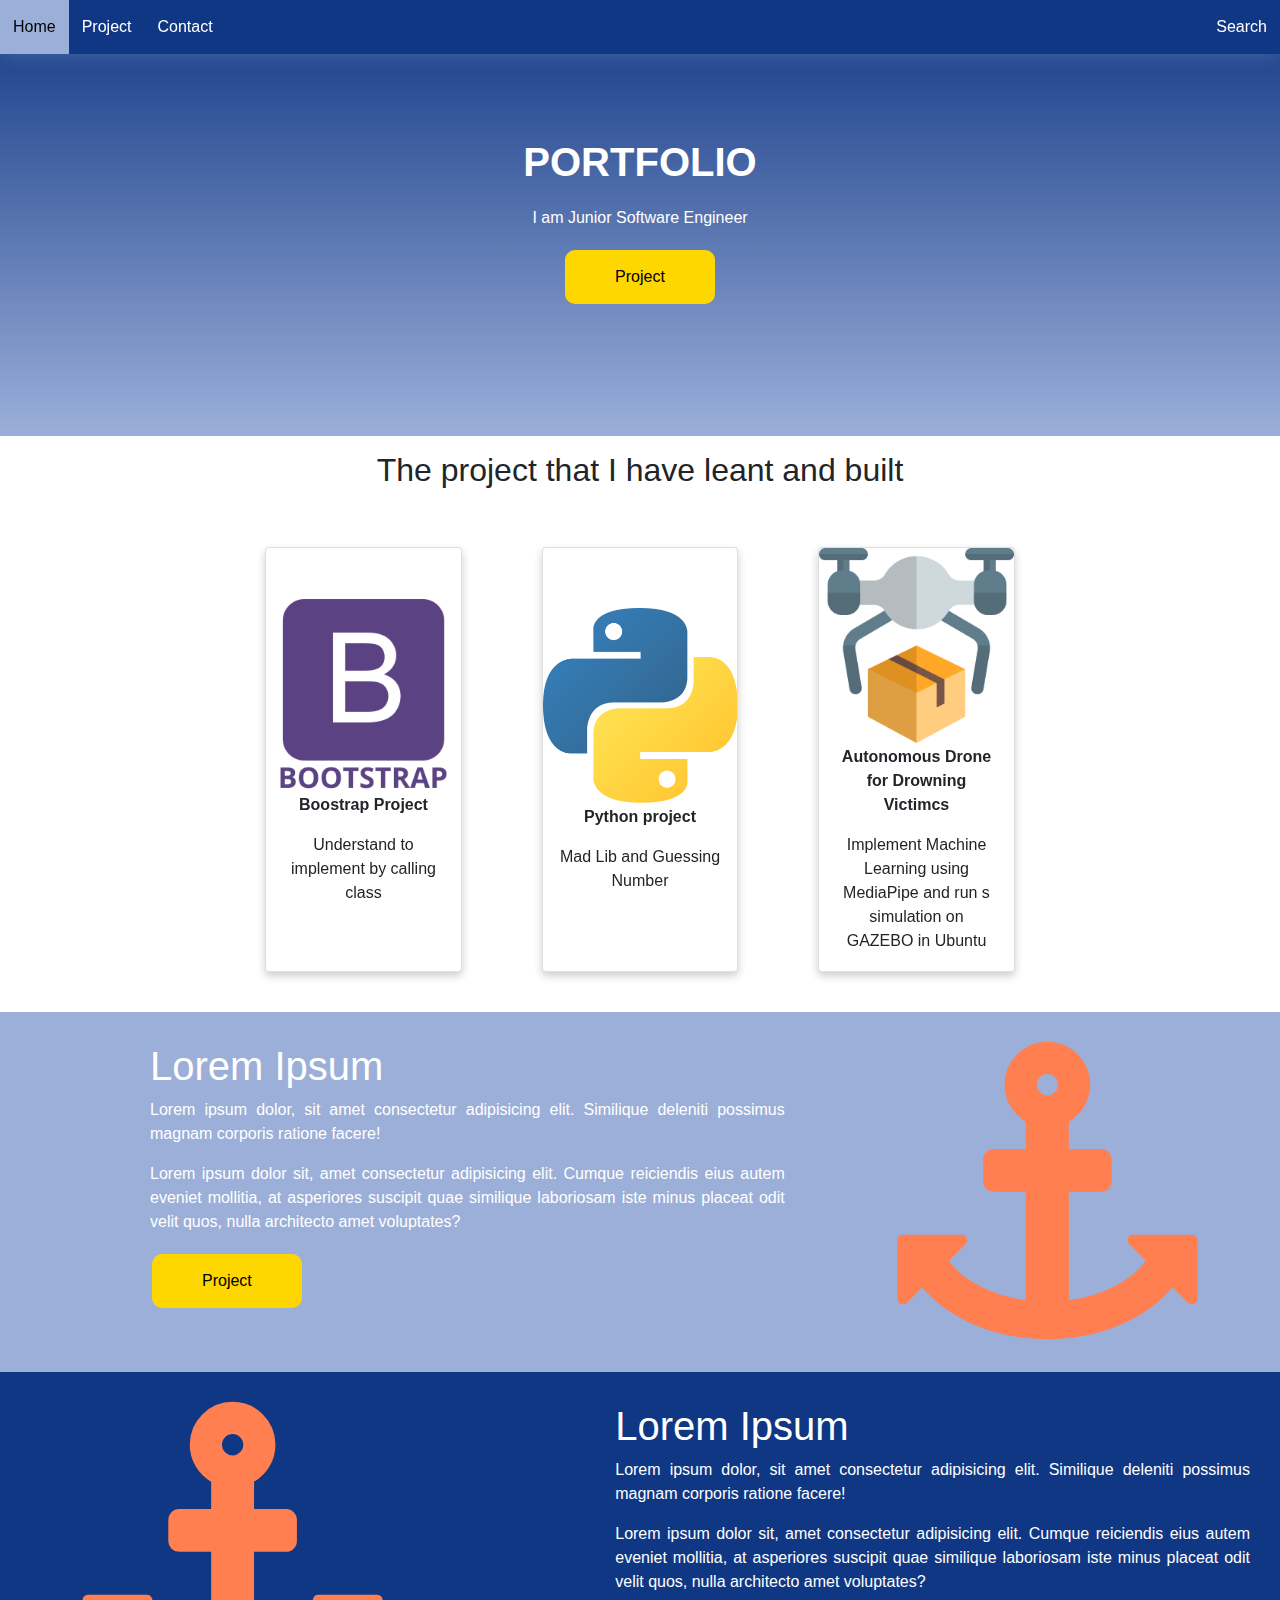
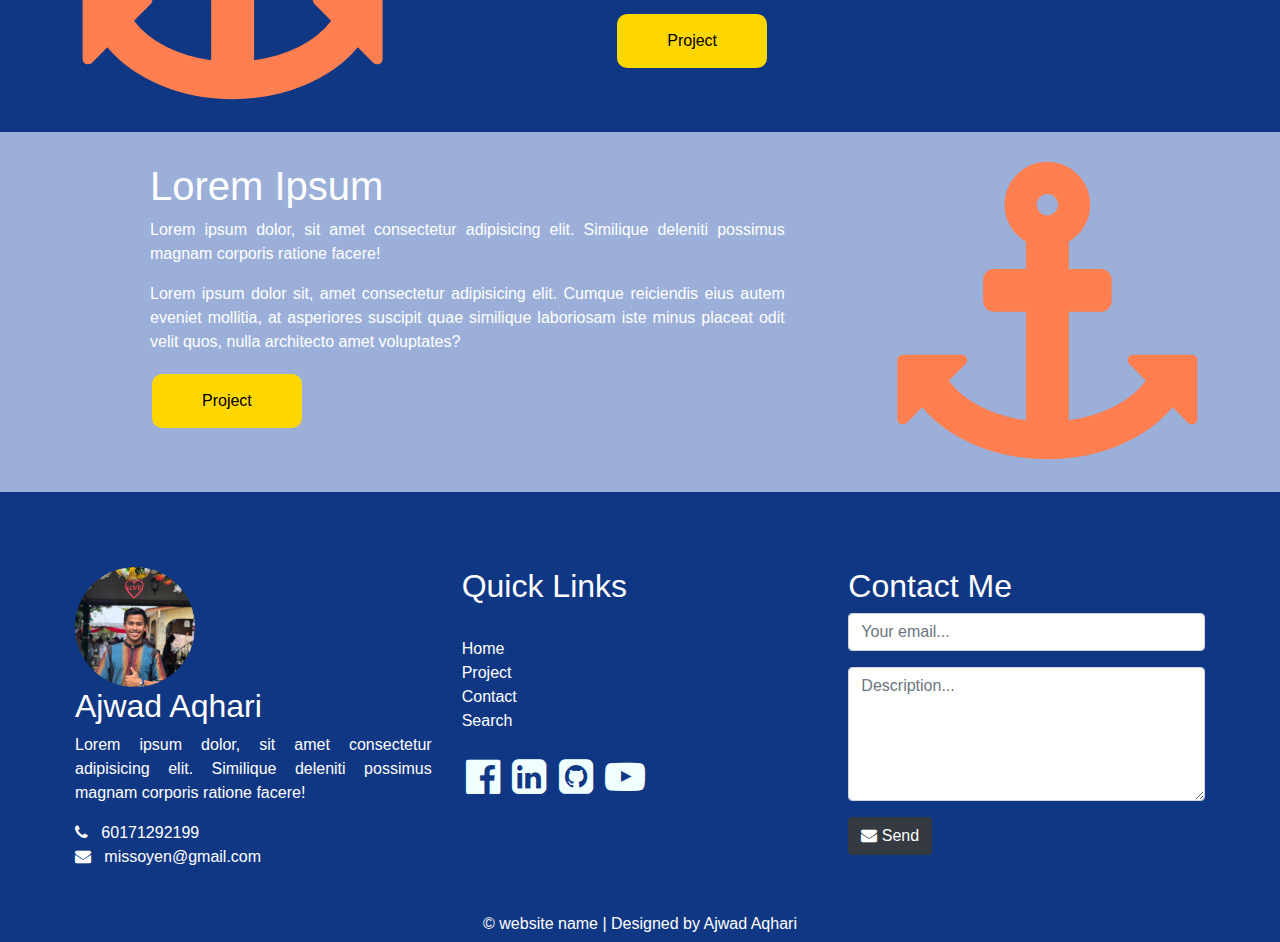
==== index.html @ 9b2d2f6b "xx" ====
<!DOCTYPE html>
<html lang="en">
<head>
    <meta charset="UTF-8">
    <meta http-equiv="X-UA-Compatible" content="IE=edge">
    <meta name="viewport" content="width=device-width, initial-scale=1.0">
    <link text="text/css" rel="stylesheet" href="style.css">
    <link rel="stylesheet" href="https://cdnjs.cloudflare.com/ajax/libs/font-awesome/4.7.0/css/font-awesome.min.css">
    <link rel="stylesheet" href="https://stackpath.bootstrapcdn.com/bootstrap/4.3.1/css/bootstrap.min.css" integrity="sha384-ggOyR0iXCbMQv3Xipma34MD+dH/1fQ784/j6cY/iJTQUOhcWr7x9JvoRxT2MZw1T" crossorigin="anonymous">
    
    <title>JavaScript</title>
</head>
<body>

    <!--NAVBAR SECTION-->
    <ul>
        <div class="left">
            <li><a href="#home" class="active">Home</a></li>
            <li><a href="#project">Project</a></li>
            <li><a href="#contact">Contact</a></li>
        </div>

        <div class="right">
            <li><a href="#search">Search</a></li>
        </div>
    </ul>

    <!--HEADER--> 
    <header class="header">
        <h1 style="font-size: 40px; font-weight: bold;">PORTFOLIO</h1>
        <p style="font-size: 1em;">I am Junior Software Engineer</p>
        <button class="button"><a href="#project"></a>Project</button>
    </header>


    <!--SECTION with flexbox-->  
    <h2 id="project">The project that I have leant and built</h2>
    <div class="row" style="justify-content: center;">
        <div class="card">
            <img src="/img/bootstrap.png" style="width: 100%;" alt="">
            <div class="profile">
                <p style="text-align: center;"><b>Boostrap Project</b></p>
                <p style="text-align: center;">Understand to implement by calling class</p>
            </div> 
        </div>
        <div class="card">
            <img src="/img/python.png" style="width: 100%;" alt="">
            <div class="profile">
                <p  style="text-align: center;"><b>Python project</b></p>
                <p  style="text-align: center;">Mad Lib and Guessing Number</p>
            </div> 
        </div>
        <div class="card">
            <img src="/img/drone.png" style="width: 100%;" alt="">
            <div class="profile">
                <p style="text-align: center;"><b>Autonomous Drone for Drowning Victimcs</b></p>
                <p style="text-align: center;">Implement Machine Learning using MediaPipe and run s
                simulation on GAZEBO in Ubuntu</p>
            </div> 
        </div>
    </div>
    
    <!-- First Grid -->
    <div class="container-flex">
        <div class="flex-1">
            <h1>Lorem Ipsum</h1>
            <p>Lorem ipsum dolor, sit amet consectetur adipisicing elit.
                Similique deleniti possimus magnam corporis ratione facere!
            </p>
            <p>
                Lorem ipsum dolor sit, amet consectetur adipisicing elit. Cumque
                reiciendis eius autem eveniet mollitia, at asperiores suscipit
                quae similique laboriosam iste minus placeat odit velit quos,
                nulla architecto amet voluptates?
            </p>
            <button class="button"><a href="#project"></a>Project</button>
        </div>
            
        <div class="flex-2">
            <i class="fa fa-anchor" style="font-size: 300px;"></i>
        </div>  
    </div>

     <!-- Second Grid -->
     <div class="container-flex" style="background-color: #103783;">

        <div class="flex-2">
            <i class="fa fa-anchor" style="font-size: 300px;"></i>
        </div> 

        <div class="flex-1">
            <h1>Lorem Ipsum</h1>
            <p>Lorem ipsum dolor, sit amet consectetur adipisicing elit.
                Similique deleniti possimus magnam corporis ratione facere!
            </p>
            <p>
                Lorem ipsum dolor sit, amet consectetur adipisicing elit. Cumque
                reiciendis eius autem eveniet mollitia, at asperiores suscipit
                quae similique laboriosam iste minus placeat odit velit quos,
                nulla architecto amet voluptates?
            </p>
            <button class="button"><a href="#project"></a>Project</button>
        </div>  
    </div>

     <!-- Third Grid -->
    <div class="container-flex">
        <div class="flex-1">
            <h1>Lorem Ipsum</h1>
            <p>Lorem ipsum dolor, sit amet consectetur adipisicing elit.
                Similique deleniti possimus magnam corporis ratione facere!
            </p>
            <p>
                Lorem ipsum dolor sit, amet consectetur adipisicing elit. Cumque
                reiciendis eius autem eveniet mollitia, at asperiores suscipit
                quae similique laboriosam iste minus placeat odit velit quos,
                nulla architecto amet voluptates?
            </p>
            <button class="button"><a href="#project"></a>Project</button>
        </div>
            
        <div class="flex-2">
            <i class="fa fa-anchor" style="font-size: 300px;"></i>
        </div>  
    </div>

    <!-- Footer -->
    <div class="footer">
        <div class="footer-content">
            <div class="footer-section">
                <!--Letak profile-->
                <img src="img/profile.png" alt="Profile picture" width="120px" height="120px" class="rounded-circle">
                <h2>Ajwad Aqhari</h2>
                <p style="text-align: justify;">Lorem ipsum dolor, sit amet consectetur adipisicing elit.
                    Similique deleniti possimus magnam corporis ratione facere!
                </p>
                <div class="contactme"></div>
                <span><i class="fa fa-phone"></i> &nbsp; 60171292199</span><br>
                <span><i class="fa fa-envelope"></i> &nbsp; missoyen@gmail.com</span>
            </div>
            
            <div class="footer-section">
                <h2>Quick Links</h2>
                <br>
                <div class="text-white">
                    <a href="#" class="text-white">Home</a><br>
                    <a href="#" class="text-white">Project</a><br>
                    <a href="#" class="text-white">Contact</a><br>
                    <a href="#" class="text-white">Search</a>
                </div>
                <div class="social pt-4">
                    <a href="#"><i class="fa fa-facebook-official px-1" style="color: azure; font-size: 40px;"></i></a>
                    <a href="#"><i class="fa fa-linkedin-square px-1" style="color: azure; font-size: 40px;"></i></a>
                    <a href="#"><i class="fa fa-github-square px-1" style="color: azure; font-size: 40px;"></i></a>
                    <a href="#"><i class="fa fa-youtube-play px-1" style="color: azure; font-size: 40px;"></i></a>
                </div>
            </div>

            <div class="footer-section">
                <h2>Contact Me</h2>
                <form action="#" method="post">
                    <div class="form-group">
                        <input type="email" name="email" class="form-control rounded" placeholder="Your email...">
                    </div>
                    <div class="form-group">
                        <textarea class="form-control" rows="5" placeholder="Description..."></textarea>
                    </div>
                    <button class="btn btn-dark" type="submit"><i class="fa fa-envelope"></i> Send</button>
                    <!--<button class="button"><i class="fa fa-envelope"></i> <a href="#project"></a>Send</button>-->
                </form>
            </div>
        </div>    
    </div>

    <div class="footer-author">
        &copy; website name | Designed by Ajwad Aqhari
    </div>
    
    
    <!--First error, need to identify file first and second-->
    <script type="text/javascript" src="./utils.js"></script>
    <script type="text/javascript" src="./index.js"></script>
    <script src="https://code.jquery.com/jquery-3.3.1.slim.min.js" integrity="sha384-q8i/X+965DzO0rT7abK41JStQIAqVgRVzpbzo5smXKp4YfRvH+8abtTE1Pi6jizo" crossorigin="anonymous"></script>
    <script src="https://cdnjs.cloudflare.com/ajax/libs/popper.js/1.14.7/umd/popper.min.js" integrity="sha384-UO2eT0CpHqdSJQ6hJty5KVphtPhzWj9WO1clHTMGa3JDZwrnQq4sF86dIHNDz0W1" crossorigin="anonymous"></script>
    <script src="https://stackpath.bootstrapcdn.com/bootstrap/4.3.1/js/bootstrap.min.js" integrity="sha384-JjSmVgyd0p3pXB1rRibZUAYoIIy6OrQ6VrjIEaFf/nJGzIxFDsf4x0xIM+B07jRM" crossorigin="anonymous"></script>
  </body>
    
</body>
</html>
---- style.css ----
* {
    border: 0;
    margin: 0;
    padding: 0;
    box-sizing: border-box;
}

.container {
    margin: 50px 60px;
}

ul {
    list-style-type: none;
    overflow: hidden;
    box-shadow: 0 0 20px 0 rgba(250, 250, 250, 0.2);  /*tak keluar*/
    position: fixed; /* Set the navbar to fixed position */
    top: 0; /* Position the navbar at the top of the page */
    width: 100%; /* Full width */
    background-color: #103783;
    
}

.left li {
    float: left;
} 

.right li {
    float: right;
}

li a {
    color: white;
    display: block;
    padding: 15px 13px;
    text-decoration: none;

}


li a:hover {
    color: black;
    text-decoration: none;
    background-color: #9bafd9;
   
}

 a:active {
    color: black;
    text-decoration: none;
}

.header {
    color: white;
    width: 100%;
    text-align: center;
    padding: 128px 16px;
    background: hsla(221, 45%, 73%, 1);
    background: linear-gradient(90deg, hsla(221, 45%, 73%, 1) 0%, hsla(220, 78%, 29%, 1) 100%);
    background: -moz-linear-gradient(90deg, hsla(221, 45%, 73%, 1) 0%, hsla(220, 78%, 29%, 1) 100%);
    background: -webkit-linear-gradient(90deg, hsla(221, 45%, 73%, 1) 0%, hsla(220, 78%, 29%, 1) 100%);
    filter: progid: DXImageTransform.Microsoft.gradient( startColorstr="#9BAFD9", endColorstr="#103783", GradientType=1 );
}

.header h1, p {
    margin: 10px 0 20px 0;
}

.button {
    background-color: gold;
    border: none;
    color: black;
    padding: 15px 50px;;
    text-align: center;
    display: inline-block;
    font-size: 16px;
    margin: 4px 2px;
    cursor: pointer;
    border-radius: 10px;
}

.button:hover {
    background-color: #f7f779;
}

.row {
    display: flex;
    flex-wrap: wrap;  /*Fit one line and added if mutiple line*/
}

#project {
    margin-top: 5px;
    text-align: center;
    padding: 10px;
}
.footer {
    background-color: #103783;
    color: white;
    padding: 40px;
    height: 400px;
}

.footer .footer-content {
    display: flex;
    /*border: 1px red solid;*/
    height: 350px;
    padding: 20px;
}


.footer-section  {
    flex: 1;
    /*border: 1px red solid;*/
    padding: 15px;
    text-decoration: none;
}

.footer-author {
    /*border: 1px red solid;*/
    background-color: #103783;
    color: white;
    width: 100%;
    height: 50px;
    text-align: center;
    padding-top: 20px;
}

.card {
    margin: 40px 40px;
    box-shadow: 0 4px 8px 0 rgba(0,0,0,0.2);
    transition: 0.3s;
    width: 15%;
    justify-content: center;
    position: fixed;
   
}

.card:hover {
    box-shadow: 0 8px 16px 0 rgba(0,0,0,0.2);
}

.profile {
    padding: 2px 16px ;
}

.container-flex {
    background-color: #9bafd9;
    color: white;
    display: flex;
} 

.container-flex div {
    /*border: 2px red solid;*/
    padding: 30px;
    overflow: hidden;
    box-sizing: border-box;
}

.flex-1 {
    flex: 60%;
    margin-left: 120px;
    text-align: justify;
}

.flex-2 {
    flex: 40%;
    text-align: center;
    color: coral;
}

/*responsive*/
@media only screen and (max-width: 480px) {
    .ul, .row, .container-flex {
        flex-direction: column;
    }
}
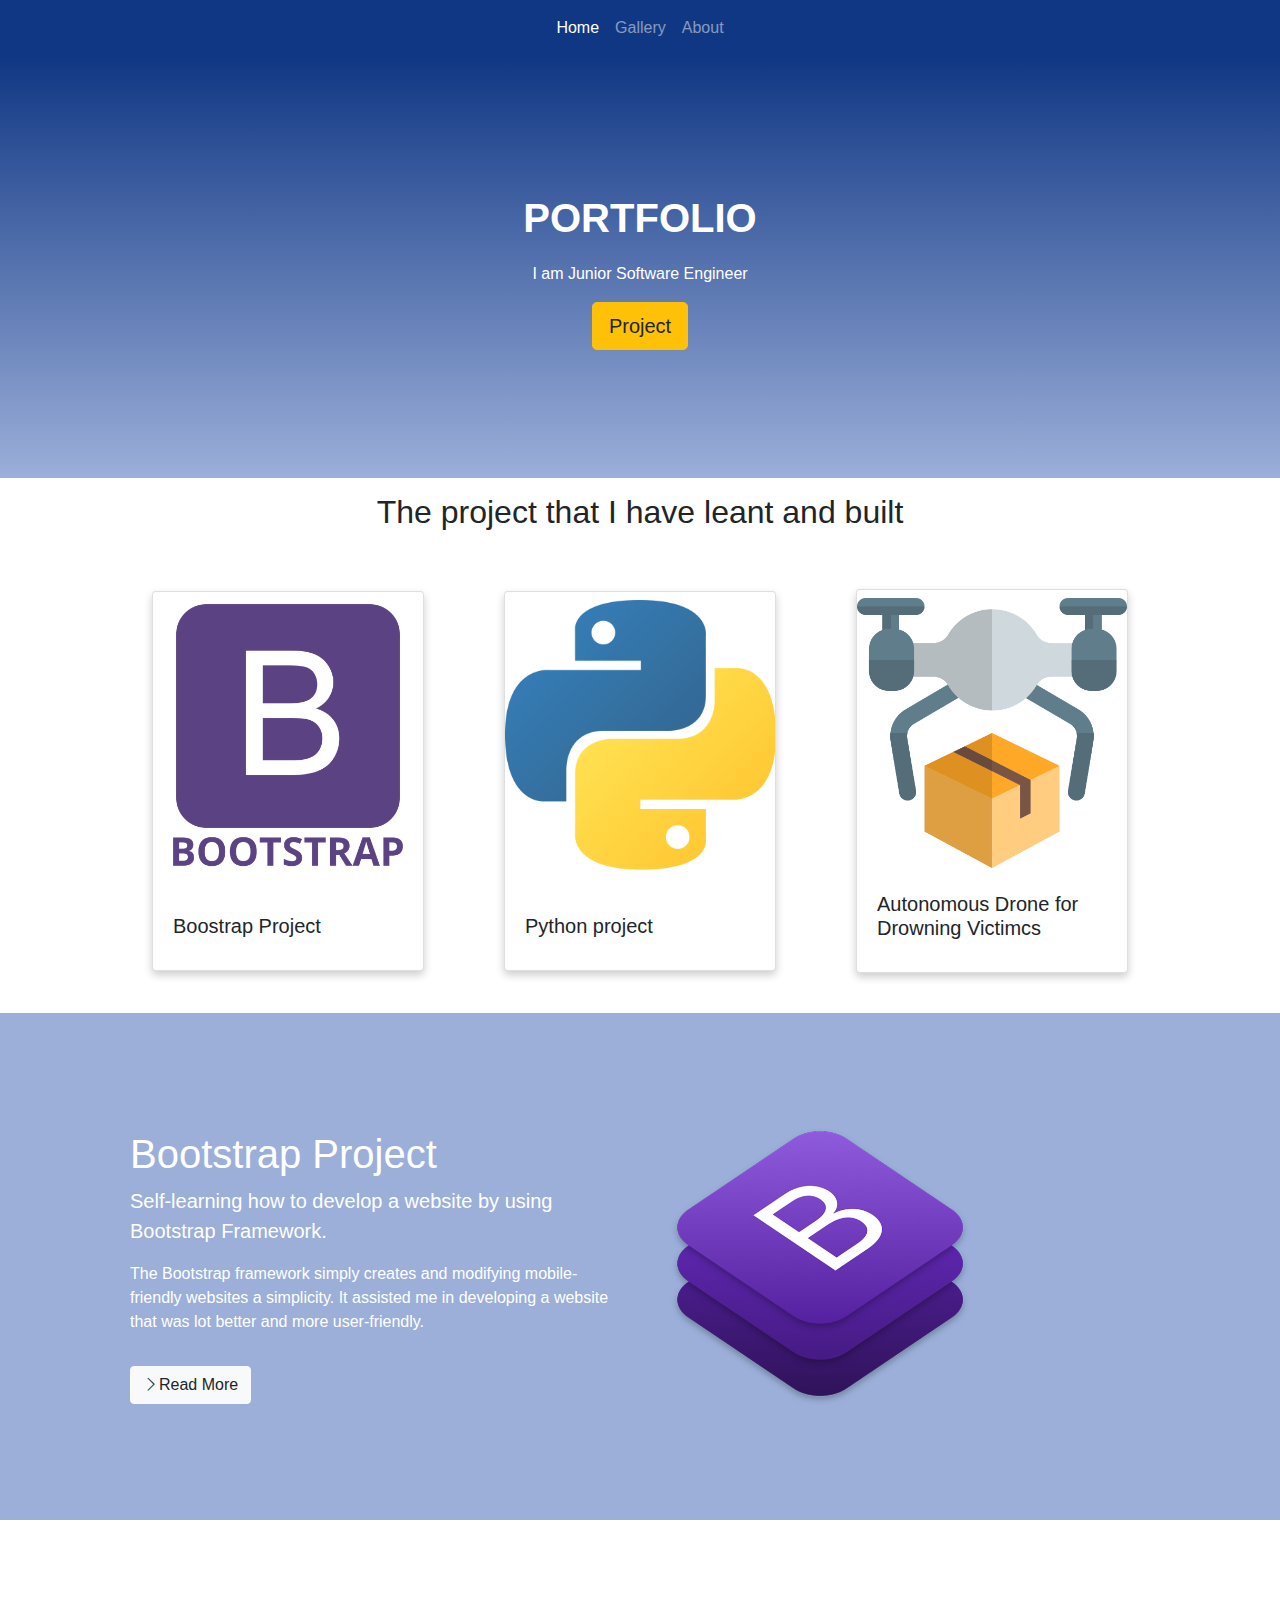
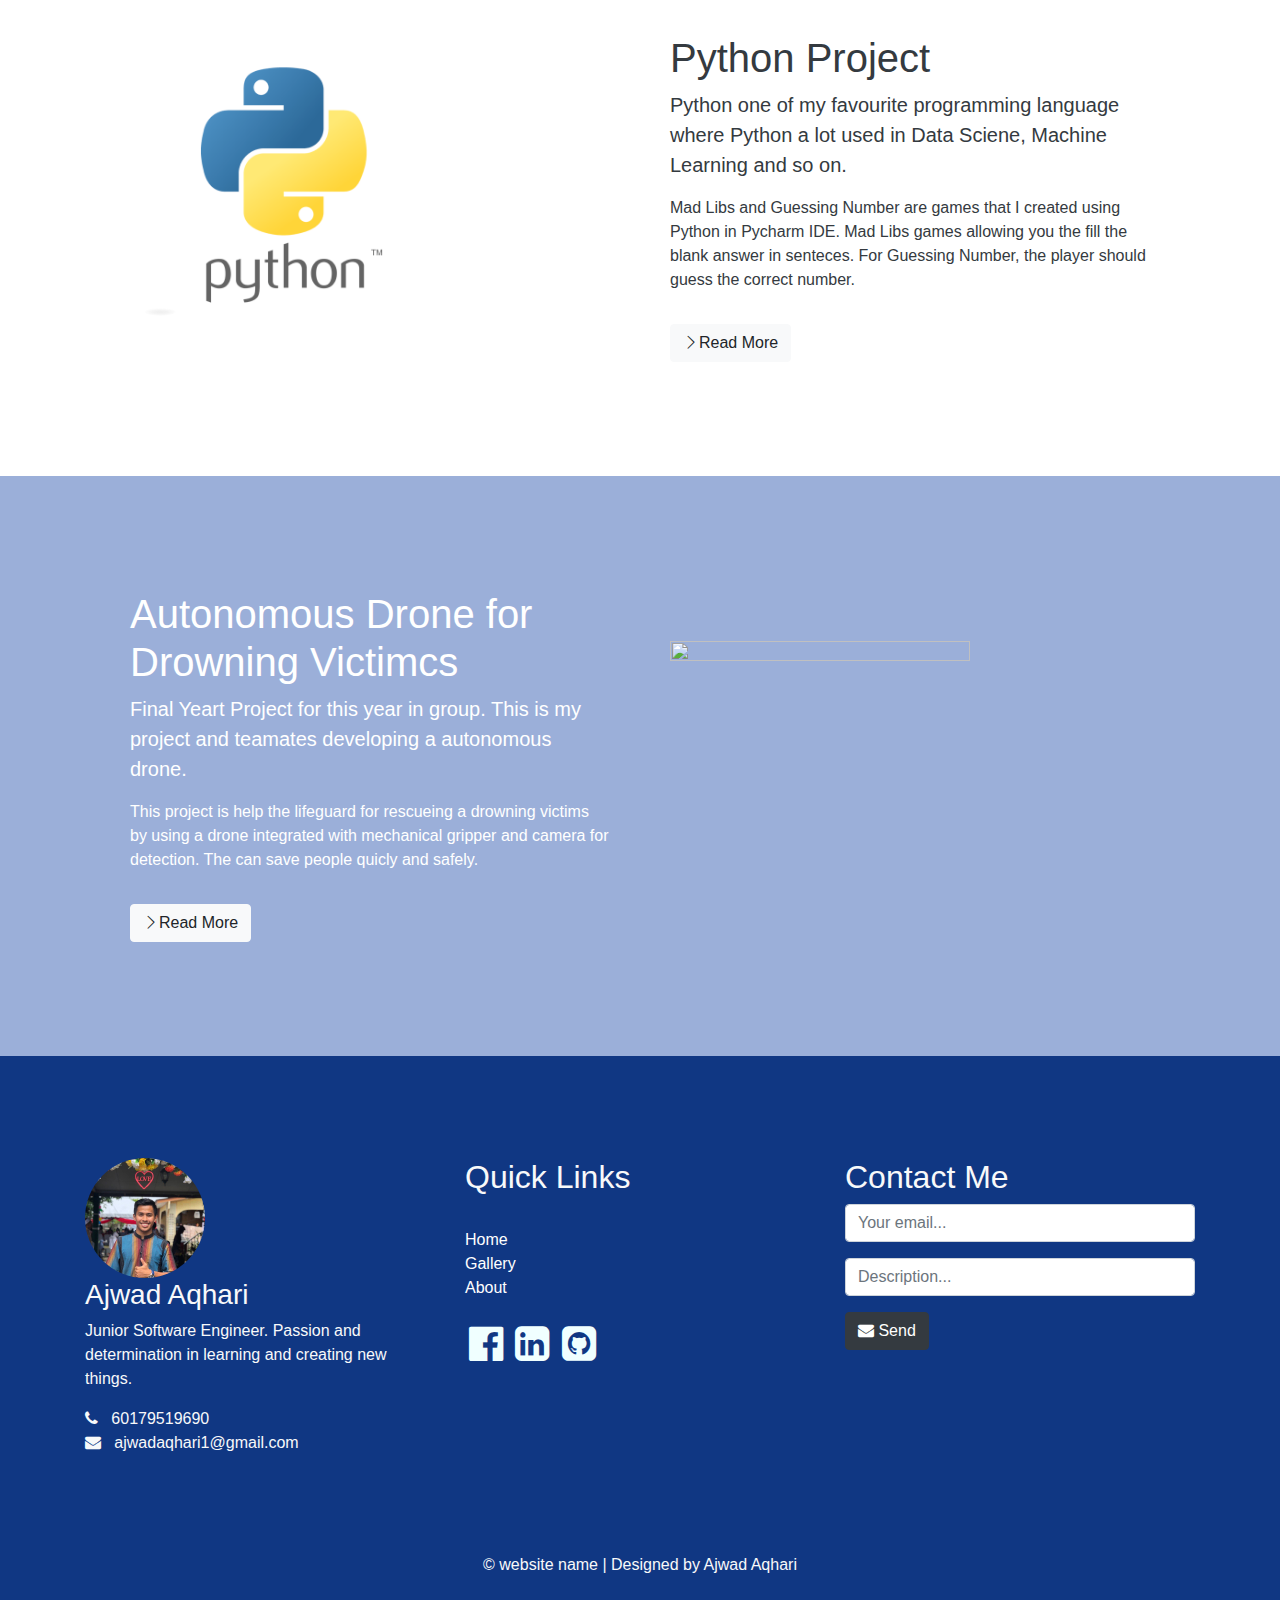
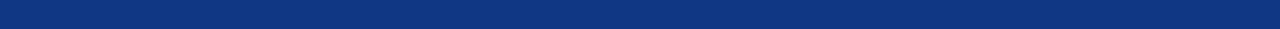
==== commit 86bb3114: "new update" ====
--- a/index.html
+++ b/index.html
@@ -7,36 +7,46 @@
     <link text="text/css" rel="stylesheet" href="style.css">
     <link rel="stylesheet" href="https://cdnjs.cloudflare.com/ajax/libs/font-awesome/4.7.0/css/font-awesome.min.css">
     <link rel="stylesheet" href="https://stackpath.bootstrapcdn.com/bootstrap/4.3.1/css/bootstrap.min.css" integrity="sha384-ggOyR0iXCbMQv3Xipma34MD+dH/1fQ784/j6cY/iJTQUOhcWr7x9JvoRxT2MZw1T" crossorigin="anonymous">
-    
-    <title>JavaScript</title>
+    <link rel="stylesheet" href="https://cdn.jsdelivr.net/npm/bootstrap-icons@1.3.0/font/bootstrap-icons.css"/>
+    <title>Ajwad Aqhari</title>
 </head>
 <body>
 
     <!--NAVBAR SECTION-->
-    <ul>
-        <div class="left">
-            <li><a href="#home" class="active">Home</a></li>
-            <li><a href="#project">Project</a></li>
-            <li><a href="#contact">Contact</a></li>
-        </div>
-
-        <div class="right">
-            <li><a href="#search">Search</a></li>
-        </div>
-    </ul>
+    <nav class="navbar navbar-expand-lg navbar-dark text-light" style="background-color: #103783;">
+        <!--<a class="navbar-brand" href="#">Navbar</a>-->
+        <button class="navbar-toggler" type="button" data-toggle="collapse" data-target="#navbarNav" aria-controls="navbarNav" aria-expanded="false" aria-label="Toggle navigation">
+          <span class="navbar-toggler-icon"></span>
+        </button>
+        <div class="collapse navbar-collapse justify-content-center" id="navbarNav">
+          <ul class="navbar-nav ">
+            <li class="nav-item active">
+              <a class="nav-link" href="index.html">Home <span class="sr-only">(current)</span></a>
+            </li>
+            <li class="nav-item">
+              <a class="nav-link" href="gallery.html">Gallery</a>
+            </li>
+            <li class="nav-item">
+              <a class="nav-link" href="about.html">About</a>
+            </li>
+            
+          </ul>
+        </div>
+      </nav>
+
 
     <!--HEADER--> 
     <header class="header">
         <h1 style="font-size: 40px; font-weight: bold;">PORTFOLIO</h1>
         <p style="font-size: 1em;">I am Junior Software Engineer</p>
-        <button class="button"><a href="#project"></a>Project</button>
+        <a class="btn btn-warning btn-lg" href="#startproject" role="button">Project</a>
     </header>
 
 
     <!--SECTION with flexbox-->  
-    <h2 id="project">The project that I have leant and built</h2>
-    <div class="row" style="justify-content: center;">
-        <div class="card">
+    <!--USING CSS ONLY 
+    
+    <div class="card">
             <img src="/img/bootstrap.png" style="width: 100%;" alt="">
             <div class="profile">
                 <p style="text-align: center;"><b>Boostrap Project</b></p>
@@ -50,132 +60,190 @@
                 <p  style="text-align: center;">Mad Lib and Guessing Number</p>
             </div> 
         </div>
-        <div class="card">
-            <img src="/img/drone.png" style="width: 100%;" alt="">
-            <div class="profile">
-                <p style="text-align: center;"><b>Autonomous Drone for Drowning Victimcs</b></p>
-                <p style="text-align: center;">Implement Machine Learning using MediaPipe and run s
-                simulation on GAZEBO in Ubuntu</p>
-            </div> 
-        </div>
-    </div>
-    
+    -->
+   
+    <h2 id="project">The project that I have leant and built</h2>
+    <div class="row" style="justify-content: center; align-items:center;">
+        <div class="card" style="width: 17rem; position: initial;">
+            <img src="/img/bootstrap.png" width="200px" height="auto" class="card-img-top mt-2" alt="...">
+            <div class="card-body">
+              <h5 class="card-title pt-4">Boostrap Project</h5>
+               <!--
+                  <div class="text-center"> 
+                <a href="#" class="btn btn-lg btn-block btn-primary mt-auto">More</a>
+              </div> 
+                -->
+            </div>
+          </div>
+
+        <div class="card" style="width: 17rem; position: initial">
+            <img src="/img/python.png" width="200px" height="auto" class="card-img-top mt-2" alt="...">
+            <div class="card-body">
+              <h5 class="card-title pt-4">Python project</h5>
+              <!--
+                  <div class="text-center"> 
+                <a href="#" class="btn btn-lg btn-block btn-primary mt-auto">More</a>
+              </div> 
+                -->
+            </div>
+        </div>
+        
+        
+        <div class="card" style="width: 17rem; position: initial">
+            <img src="/img/drone.png" width="200px" height="auto" class="card-img-top mt-2" alt="...">
+            <div class="card-body">
+              <h5 class="card-title pt-1">Autonomous Drone for Drowning Victimcs</h5>
+                <!--
+                <div class="text-center"> 
+                    <a href="#" class="btn btn-lg btn-block btn-primary mt-auto">More</a>
+                </div>  
+                -->
+              
+            </div>
+          </div>
+    </div>
+
     <!-- First Grid -->
-    <div class="container-flex">
-        <div class="flex-1">
-            <h1>Lorem Ipsum</h1>
-            <p>Lorem ipsum dolor, sit amet consectetur adipisicing elit.
-                Similique deleniti possimus magnam corporis ratione facere!
-            </p>
-            <p>
-                Lorem ipsum dolor sit, amet consectetur adipisicing elit. Cumque
-                reiciendis eius autem eveniet mollitia, at asperiores suscipit
-                quae similique laboriosam iste minus placeat odit velit quos,
-                nulla architecto amet voluptates?
-            </p>
-            <button class="button"><a href="#project"></a>Project</button>
-        </div>
+    <div class="section-a p-1" style="background-color:#9bafd9">
+        <div class="container">
+            <div id ="startproject" class="container-flex">
+                <div class="row align-items-center justify-content-between">
+                    <div class="col-md">
+                        <h1>Bootstrap Project</h1>
+                        <p class="lead">Self-learning how to develop a website by using Bootstrap Framework.
+                        </p>
+                        <p>
+                            The Bootstrap framework simply creates and modifying mobile-friendly websites a simplicity. 
+                            It assisted me in developing a website that was lot better and more user-friendly.
+                        </p>
+                        <a href="https://github.com/aj686/portfolio.github.io" class="btn btn-light mt-3">
+                            <i class="bi bi-chevron-right"></i>Read More
+                        </a>
+                    </div>
+                        
+                    <div class="col-md">
+                        <!--<i class="fa fa-anchor" style="font-size: 300px;"></i>-->
+                        <img class="img-fluid" src="img/bootstrap_graphic.png" width="300px" height="300px" alt="">
+                    </div>  
+                </div>
+            </div>
+        </div>
+    </div>
+
+    <!-- Second Grid -->
+    <div class="section-b p-1" style="background-color:white">
+        <div class="container">
+            <div id ="startproject" class="container-flex">
+                <div class="row align-items-center justify-content-between text-dark">
+                    <div class="col-md">
+                        <img class ="img-fluid" src="img/python_gear.png" width="300px" height="300px" alt="">
+                    </div>
+                        
+                    <div class="col-md">
+                        <h1>Python Project</h1>
+                        <p class="lead">Python one of my favourite programming language where Python a lot used in Data Sciene, Machine Learning and so on. 
+                        </p>
+                        <p>
+                            Mad Libs and Guessing Number are games that I created using Python in Pycharm IDE. Mad Libs games allowing you the fill the blank answer 
+                            in senteces. For Guessing Number, the player should guess the correct number.
+                        </p>
+                        <a href="https://github.com/aj686/Madib-project" class="btn btn-light mt-3">
+                            <i class="bi bi-chevron-right"></i>Read More
+                        </a>
+                    </div>  
+                </div>
+            </div>
+        </div>
+    </div>
+
+    <!-- Third Grid -->
+    <div class="section-a  p-1" style="background-color:#9bafd9">
+        <div class="container">
+            <div id ="startproject" class="container-flex">
+                <div class="row align-items-center justify-content-between">
+                    <div class="col-md">
+                        <h1>Autonomous Drone for Drowning Victimcs</h1>
+                        <p class="lead">Final Yeart Project for this year in group. This is my project and teamates developing a autonomous drone.
+                        </p>
+                        <p>
+                            This project is help the lifeguard for rescueing a drowning victims by using a drone integrated with mechanical gripper
+                            and camera for detection. The can save people quicly and safely.
+                        </p>
+                        <a href="https://www.academia.edu/50831395/Autonomous_Drone_for_Drowning_Victims" class="btn btn-light mt-3">
+                            <i class="bi bi-chevron-right"></i>Read More
+                        </a>
+                    </div>
+                        
+                    <div class="col-md">
+                        <img class ="img-fluid" src="img/drone_graphic.png" width="300px" height="250px" alt="">
+                    </div>  
+                </div>
+            </div>
+        </div>
+    </div>
+    
+    
+   
+
+    <!-- Footer -->
+    <div class="section mb-0 p-1" style="background-color: #103783;">
+        <div class="container">
+            <div class="flex">
+                <div class="row text-light ">
+                    <div class="col-lg-4 col-md mt-5 mb-5">
+                        <img src="img/profile.png" alt="Profile picture" width="120px" height="120px" class="rounded-circle">
+                        <h3>Ajwad Aqhari</h3>
+                        <p>Junior Software Engineer. Passion and determination in learning and creating
+                            new things.
+                        </p>
+                        <div class="contactme"></div>
+                        <span><i class="fa fa-phone"></i> &nbsp; 60179519690</span><br>
+                        <span><i class="fa fa-envelope"></i> &nbsp; ajwadaqhari1@gmail.com</span>
+                    </div>
+                    <div class="col-lg-4 col-md mt-5 mb-5">
+                        <h2>Quick Links</h2>
+                        <br>
+                        <div class="text-white">
+                            <a href="#" class="text-white">Home</a><br>
+                            <a href="#" class="text-white">Gallery</a><br>
+                            <a href="#" class="text-white">About</a><br>
+                        </div>
+                        <div class="social pt-4">
+                            <a href="https://www.facebook.com/muhamad.ajwad.92/"><i class="fa fa-facebook-official px-1" style="color: azure; font-size: 40px;"></i></a>
+                            <a href="https://www.linkedin.com/in/ajwad-aqhari-b90158197/"><i class="fa fa-linkedin-square px-1" style="color: azure; font-size: 40px;"></i></a>
+                            <a href="https://github.com/aj686"><i class="fa fa-github-square px-1" style="color: azure; font-size: 40px;"></i></a>
+                        </div>
+                    </div>
+                    <div class="col-lg-4 col-md mt-5 mb-5">
+                        <h2>Contact Me</h2>
+                        <form action="https://formsubmit.co/ajwadaqhari1@gmail.com" method="post">
+                            <div class="form-group ">
+                                <input type="email" name="email" class="form-control rounded" placeholder="Your email...">
+                            </div>
+                            <div class="form-group">
+                                <input type="text" name="message" class="form-control rounded" placeholder="Description...">
+                            </div>
+                            <button class="btn btn-dark" type="submit"><i class="fa fa-envelope"></i> Send</button>
+                            
+                        </form>
+                        <!--
+                            <a href="#" class="text-light px-3 ">
+                            <i class="bi bi-arrow-up-circle h1"></i>
+                            </a>
+                        -->
+                     
+                    </div>
+                </div>
+            </div>
             
-        <div class="flex-2">
-            <i class="fa fa-anchor" style="font-size: 300px;"></i>
-        </div>  
-    </div>
-
-     <!-- Second Grid -->
-     <div class="container-flex" style="background-color: #103783;">
-
-        <div class="flex-2">
-            <i class="fa fa-anchor" style="font-size: 300px;"></i>
-        </div> 
-
-        <div class="flex-1">
-            <h1>Lorem Ipsum</h1>
-            <p>Lorem ipsum dolor, sit amet consectetur adipisicing elit.
-                Similique deleniti possimus magnam corporis ratione facere!
-            </p>
-            <p>
-                Lorem ipsum dolor sit, amet consectetur adipisicing elit. Cumque
-                reiciendis eius autem eveniet mollitia, at asperiores suscipit
-                quae similique laboriosam iste minus placeat odit velit quos,
-                nulla architecto amet voluptates?
-            </p>
-            <button class="button"><a href="#project"></a>Project</button>
-        </div>  
-    </div>
-
-     <!-- Third Grid -->
-    <div class="container-flex">
-        <div class="flex-1">
-            <h1>Lorem Ipsum</h1>
-            <p>Lorem ipsum dolor, sit amet consectetur adipisicing elit.
-                Similique deleniti possimus magnam corporis ratione facere!
-            </p>
-            <p>
-                Lorem ipsum dolor sit, amet consectetur adipisicing elit. Cumque
-                reiciendis eius autem eveniet mollitia, at asperiores suscipit
-                quae similique laboriosam iste minus placeat odit velit quos,
-                nulla architecto amet voluptates?
-            </p>
-            <button class="button"><a href="#project"></a>Project</button>
-        </div>
-            
-        <div class="flex-2">
-            <i class="fa fa-anchor" style="font-size: 300px;"></i>
-        </div>  
-    </div>
-
-    <!-- Footer -->
-    <div class="footer">
-        <div class="footer-content">
-            <div class="footer-section">
-                <!--Letak profile-->
-                <img src="img/profile.png" alt="Profile picture" width="120px" height="120px" class="rounded-circle">
-                <h2>Ajwad Aqhari</h2>
-                <p style="text-align: justify;">Lorem ipsum dolor, sit amet consectetur adipisicing elit.
-                    Similique deleniti possimus magnam corporis ratione facere!
-                </p>
-                <div class="contactme"></div>
-                <span><i class="fa fa-phone"></i> &nbsp; 60171292199</span><br>
-                <span><i class="fa fa-envelope"></i> &nbsp; missoyen@gmail.com</span>
-            </div>
-            
-            <div class="footer-section">
-                <h2>Quick Links</h2>
-                <br>
-                <div class="text-white">
-                    <a href="#" class="text-white">Home</a><br>
-                    <a href="#" class="text-white">Project</a><br>
-                    <a href="#" class="text-white">Contact</a><br>
-                    <a href="#" class="text-white">Search</a>
-                </div>
-                <div class="social pt-4">
-                    <a href="#"><i class="fa fa-facebook-official px-1" style="color: azure; font-size: 40px;"></i></a>
-                    <a href="#"><i class="fa fa-linkedin-square px-1" style="color: azure; font-size: 40px;"></i></a>
-                    <a href="#"><i class="fa fa-github-square px-1" style="color: azure; font-size: 40px;"></i></a>
-                    <a href="#"><i class="fa fa-youtube-play px-1" style="color: azure; font-size: 40px;"></i></a>
-                </div>
-            </div>
-
-            <div class="footer-section">
-                <h2>Contact Me</h2>
-                <form action="#" method="post">
-                    <div class="form-group">
-                        <input type="email" name="email" class="form-control rounded" placeholder="Your email...">
-                    </div>
-                    <div class="form-group">
-                        <textarea class="form-control" rows="5" placeholder="Description..."></textarea>
-                    </div>
-                    <button class="btn btn-dark" type="submit"><i class="fa fa-envelope"></i> Send</button>
-                    <!--<button class="button"><i class="fa fa-envelope"></i> <a href="#project"></a>Send</button>-->
-                </form>
+        </div>
+        <div class="section pb-5"  style="background-color: #103783;">
+            <div class="d-flex justify-content-center text-light">
+                &copy; website name | Designed by Ajwad Aqhari
             </div>
         </div>    
     </div>
 
-    <div class="footer-author">
-        &copy; website name | Designed by Ajwad Aqhari
-    </div>
-    
     
     <!--First error, need to identify file first and second-->
     <script type="text/javascript" src="./utils.js"></script>
--- a/style.css
+++ b/style.css
@@ -3,50 +3,11 @@
     margin: 0;
     padding: 0;
     box-sizing: border-box;
+   
 }
 
 .container {
     margin: 50px 60px;
-}
-
-ul {
-    list-style-type: none;
-    overflow: hidden;
-    box-shadow: 0 0 20px 0 rgba(250, 250, 250, 0.2);  /*tak keluar*/
-    position: fixed; /* Set the navbar to fixed position */
-    top: 0; /* Position the navbar at the top of the page */
-    width: 100%; /* Full width */
-    background-color: #103783;
-    
-}
-
-.left li {
-    float: left;
-} 
-
-.right li {
-    float: right;
-}
-
-li a {
-    color: white;
-    display: block;
-    padding: 15px 13px;
-    text-decoration: none;
-
-}
-
-
-li a:hover {
-    color: black;
-    text-decoration: none;
-    background-color: #9bafd9;
-   
-}
-
- a:active {
-    color: black;
-    text-decoration: none;
 }
 
 .header {
@@ -79,12 +40,13 @@
 }
 
 .button:hover {
-    background-color: #f7f779;
+    background-color: #F0C400;
 }
 
 .row {
     display: flex;
     flex-wrap: wrap;  /*Fit one line and added if mutiple line*/
+    
 }
 
 #project {
@@ -143,7 +105,6 @@
 }
 
 .container-flex {
-    background-color: #9bafd9;
     color: white;
     display: flex;
 } 
@@ -167,6 +128,21 @@
     color: coral;
 }
 
+.iframe-container{
+    position: relative;
+    width: 100%;
+    padding-bottom: 56.25%; 
+    height: 0;
+  }
+  
+.iframe-container iframe{
+    position: absolute;
+    top:0;
+    left: 0;
+    width: 100%;
+    height: 100%;
+  }
+
 /*responsive*/
 @media only screen and (max-width: 480px) {
     .ul, .row, .container-flex {
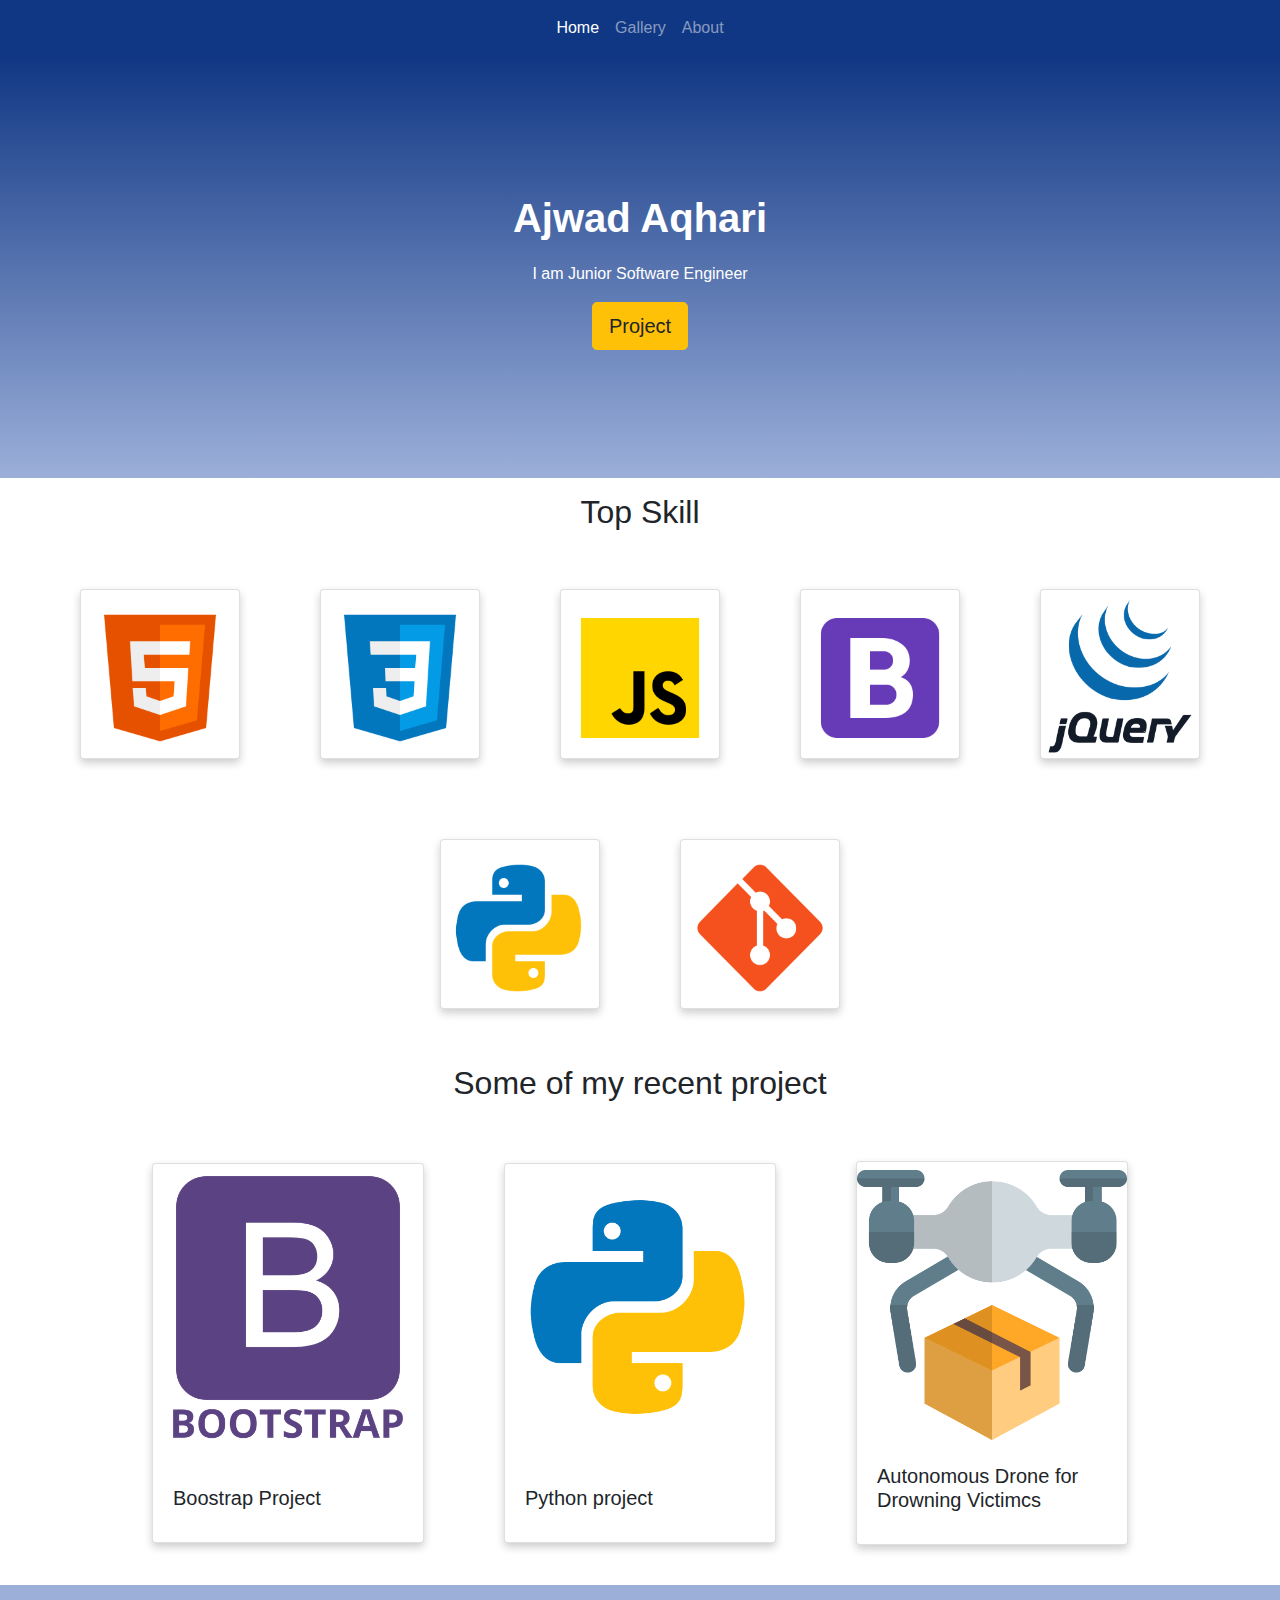
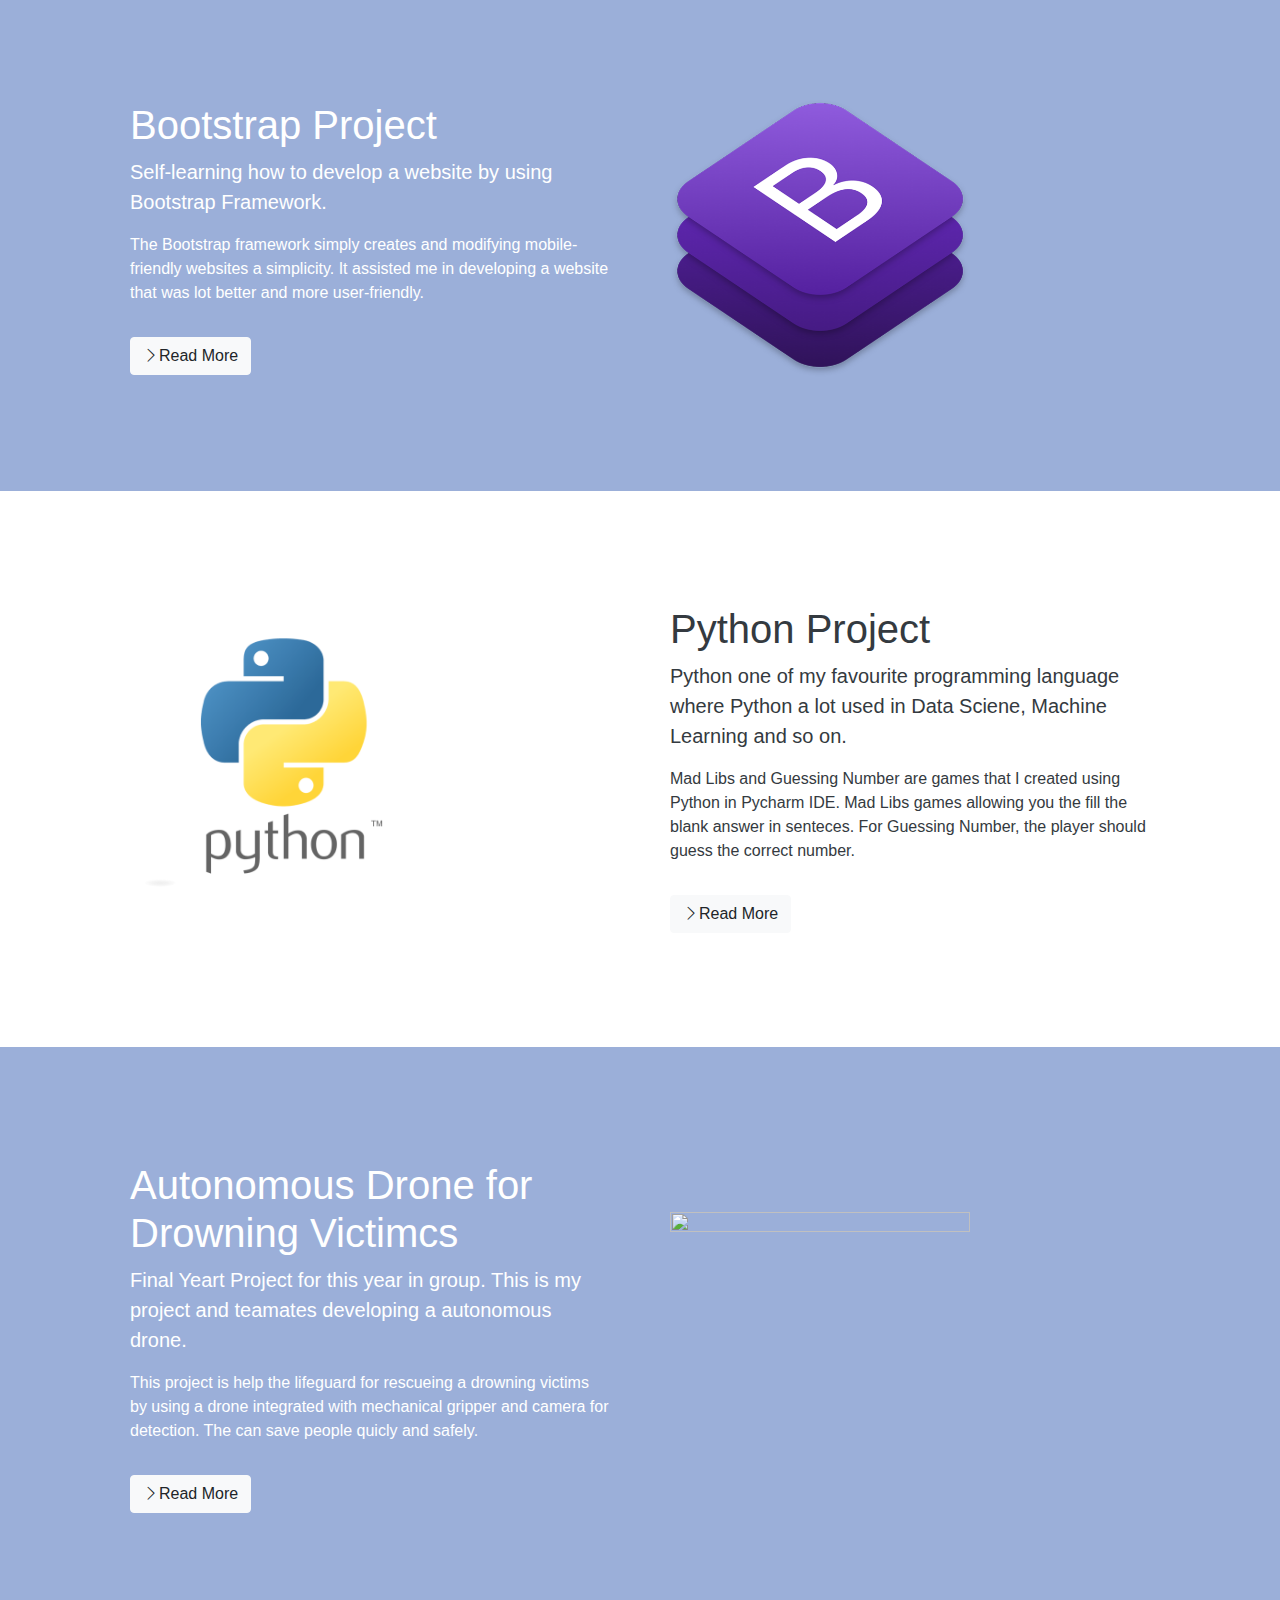
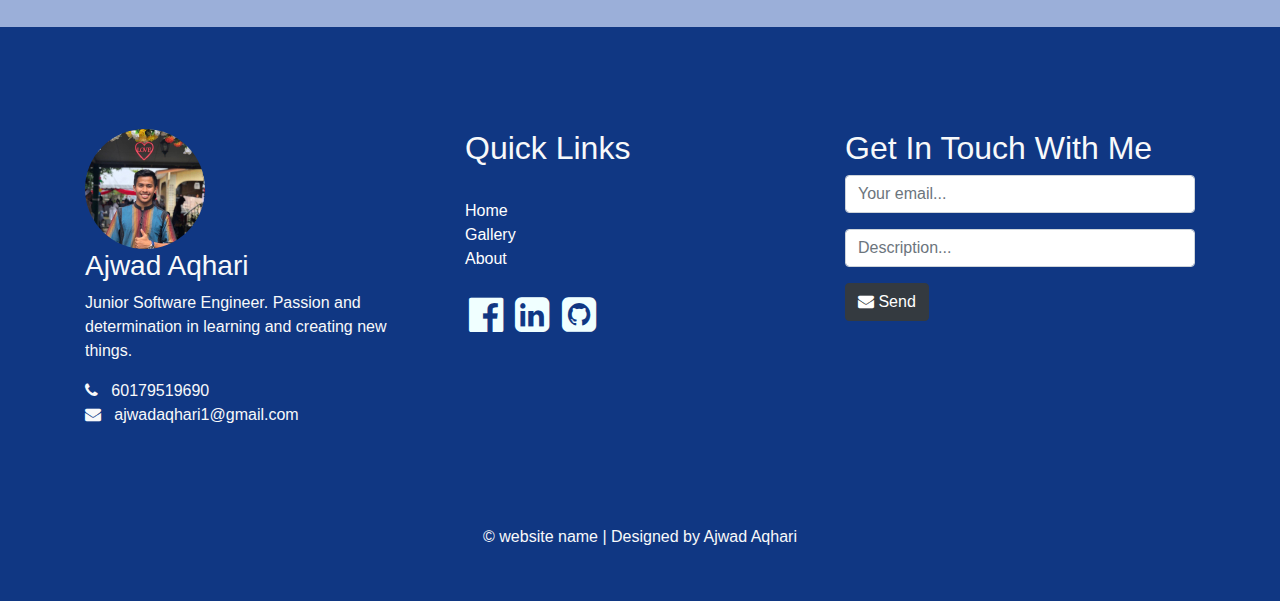
==== commit d0f8a987: "latest update" ====
--- a/index.html
+++ b/index.html
@@ -29,7 +29,6 @@
             <li class="nav-item">
               <a class="nav-link" href="about.html">About</a>
             </li>
-            
           </ul>
         </div>
       </nav>
@@ -37,7 +36,7 @@
 
     <!--HEADER--> 
     <header class="header">
-        <h1 style="font-size: 40px; font-weight: bold;">PORTFOLIO</h1>
+        <h1 style="font-size: 40px; font-weight: bold;">Ajwad Aqhari</h1>
         <p style="font-size: 1em;">I am Junior Software Engineer</p>
         <a class="btn btn-warning btn-lg" href="#startproject" role="button">Project</a>
     </header>
@@ -61,8 +60,40 @@
             </div> 
         </div>
     -->
+
+    <h2 id="project">Top Skill</h2>
+    <div class="row" style="justify-content: center; align-items:center;">
+        <div class="card" style="width: 10rem; position: initial;">
+            <img src="/img/html.png" width="200px" height="160px" class="card-img-top mt-2" alt="...">
+        </div>
+
+        <div class="card" style="width: 10rem; position: initial">
+            <img src="/img/css.png" width="200px" height="160px" class="card-img-top mt-2" alt="...">
+        </div>
+        
+        
+        <div class="card" style="width: 10rem; position: initial">
+            <img src="/img/js.png" width="200px" height="160px" class="card-img-top mt-2" alt="...">
+        </div>
+
+        <div class="card" style="width: 10rem; position: initial">
+            <img src="/img/Bootstrap_logo.svg.png" width="200px" height="160px" class="card-img-top mt-2" alt="...">
+        </div>
+        
+        <div class="card" style="width: 10rem; position: initial">
+            <img src="img/jquery-ajax.png" width="200px" height="160px" class="card-img-top mt-2" alt="...">
+        </div>
+
+        <div class="card" style="width: 10rem; position: initial">
+            <img src="/img/python.png" width="200px" height="160px" class="card-img-top mt-2 " alt="...">
+        </div>
+
+        <div class="card" style="width: 10rem; position: initial">
+            <img src="/img/git.png" width="200px" height="160px" class="card-img-top mt-2 " alt="...">
+        </div>
+    </div>
    
-    <h2 id="project">The project that I have leant and built</h2>
+    <h2 id="project">Some of my recent project</h2>
     <div class="row" style="justify-content: center; align-items:center;">
         <div class="card" style="width: 17rem; position: initial;">
             <img src="/img/bootstrap.png" width="200px" height="auto" class="card-img-top mt-2" alt="...">
@@ -215,7 +246,7 @@
                         </div>
                     </div>
                     <div class="col-lg-4 col-md mt-5 mb-5">
-                        <h2>Contact Me</h2>
+                        <h2>Get In Touch With Me</h2>
                         <form action="https://formsubmit.co/ajwadaqhari1@gmail.com" method="post">
                             <div class="form-group ">
                                 <input type="email" name="email" class="form-control rounded" placeholder="Your email...">
